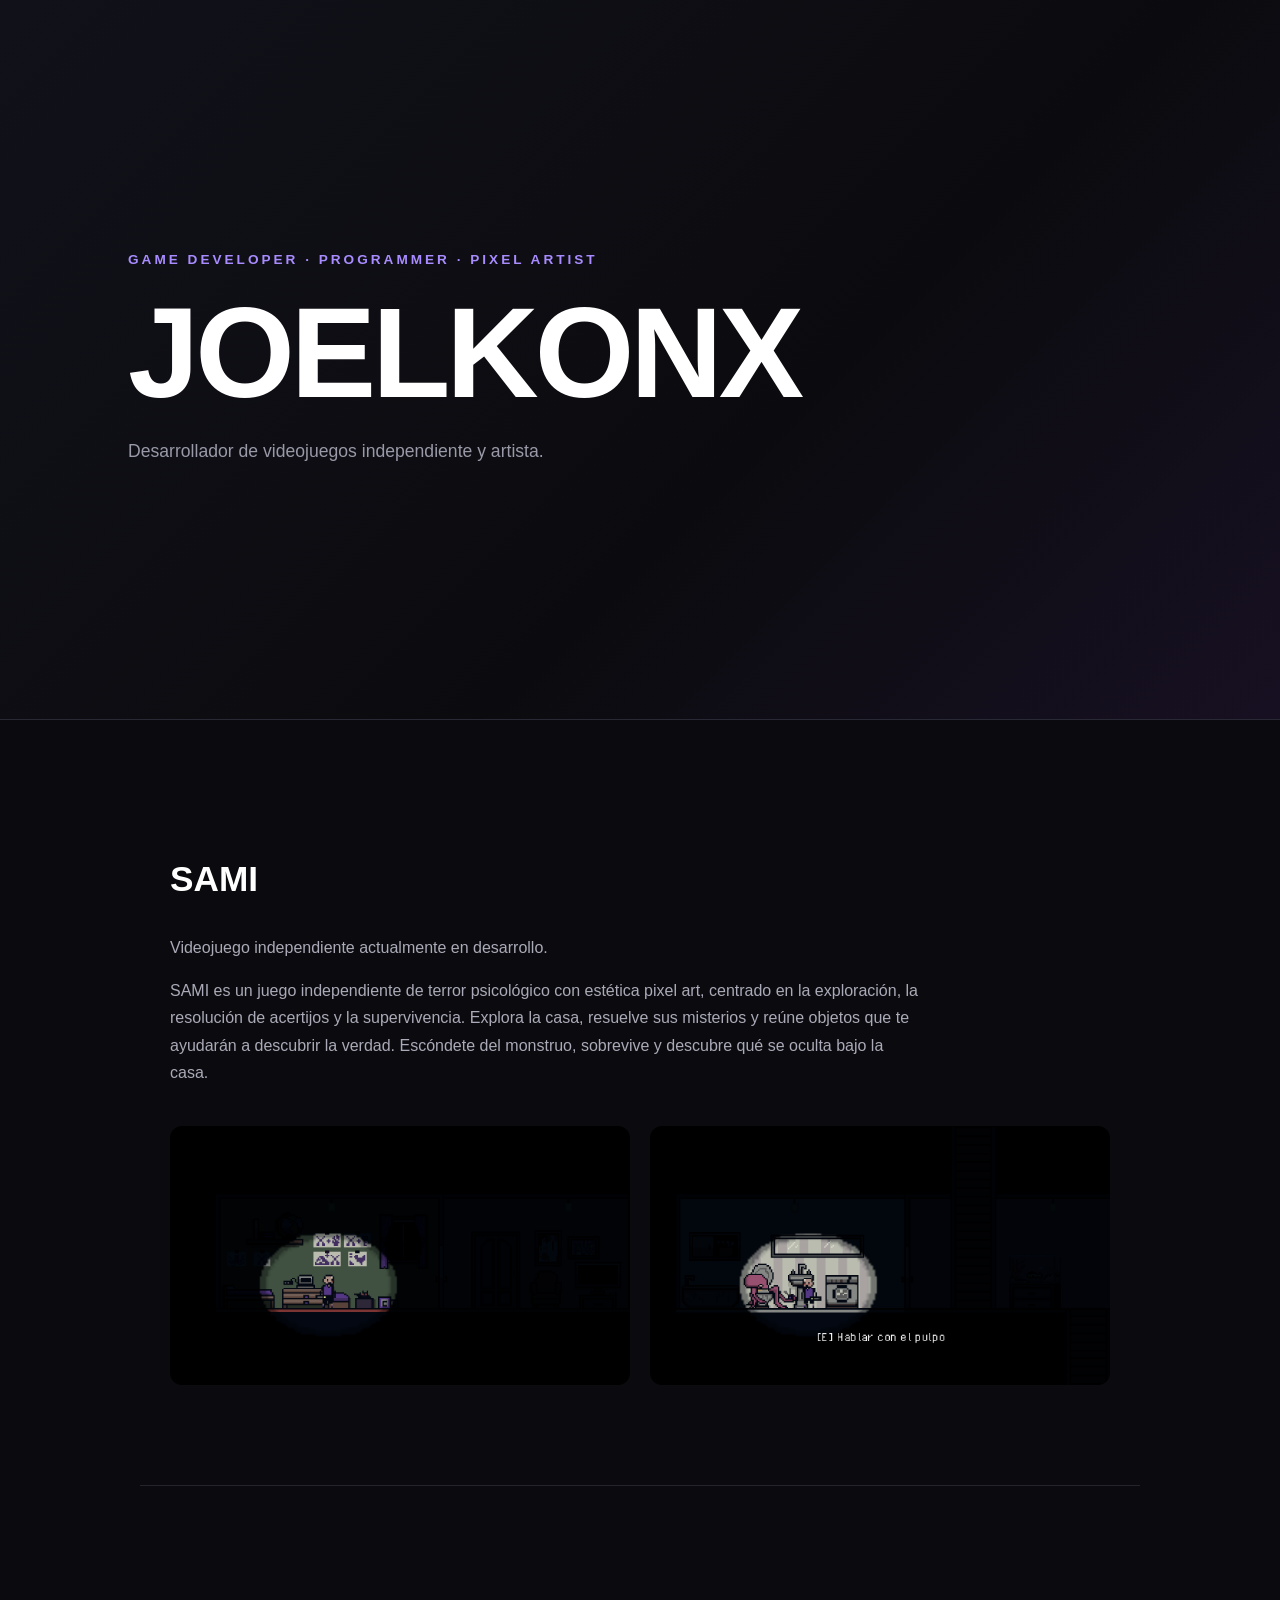
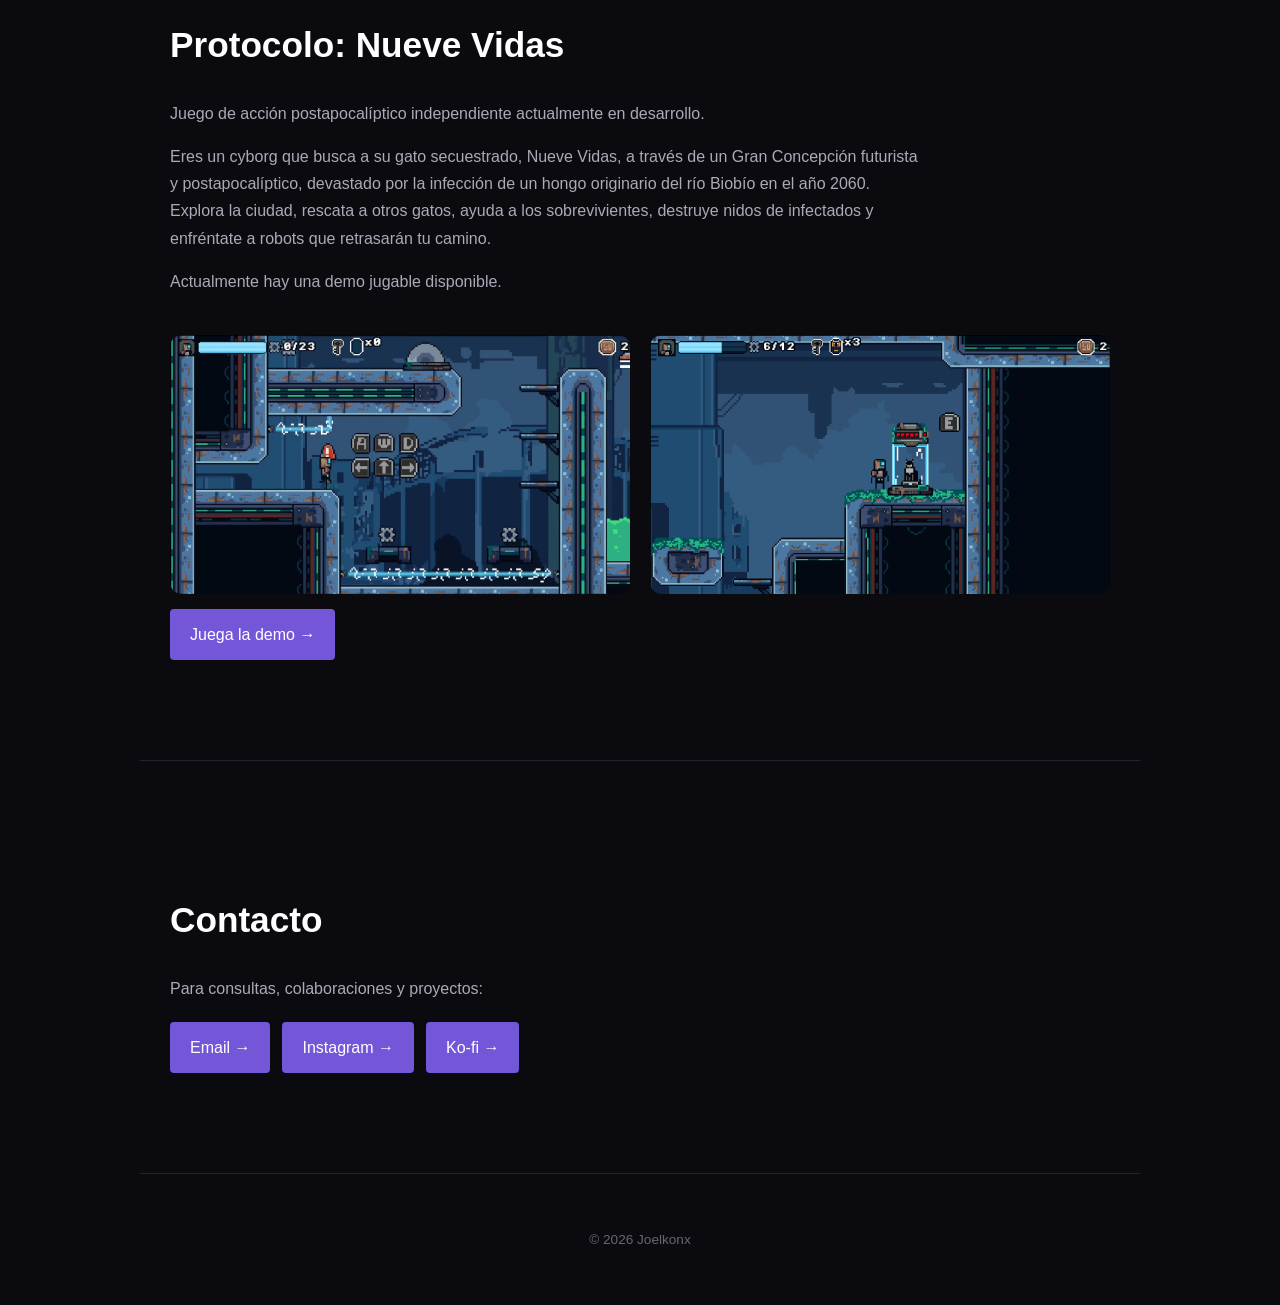
==== es.html @ ab4785dd "Create es.html" ====
<!DOCTYPE html>
<html lang="es">

<head>
    <meta charset="UTF-8">
    <meta name="viewport" content="width=device-width, initial-scale=1.0">

    <title>Joelkonx | Game Developer</title>

    <link rel="stylesheet" href="style.css">
</head>

<body>

    <header>

        <p>GAME DEVELOPER · PROGRAMMER · PIXEL ARTIST</p>

        <h1>JOELKONX</h1>

        <p>
            Desarrollador de videojuegos independiente y artista.
        </p>

    </header>


    <section>

        <h2>SAMI</h2>

        <p>
            Videojuego independiente actualmente en desarrollo.
        </p>

        <p>
          SAMI es un juego independiente de terror psicológico con estética pixel art, 
          centrado en la exploración, la resolución de acertijos y la supervivencia. 
          Explora la casa, resuelve sus misterios y reúne objetos que te ayudarán 
          a descubrir la verdad. Escóndete del monstruo, sobrevive y descubre qué 
          se oculta bajo la casa.
        </p>

       <div class="game-gallery">

    <img src="images/sami/sami1.png"
         alt="SAMI: Beneath the House - Gameplay">

    <img src="images/sami/sami2.png"
         alt="SAMI: Beneath the House - Gameplay">

</div>

    </section>



    <section>

<h2>Protocolo: Nueve Vidas</h2>

<p>
    Juego de acción postapocalíptico independiente actualmente en desarrollo.
</p>

<p>
  Eres un cyborg que busca a su gato secuestrado, Nueve Vidas, a través 
  de un Gran Concepción futurista y postapocalíptico, devastado por la 
  infección de un hongo originario del río Biobío en el año 2060. Explora 
  la ciudad, rescata a otros gatos, ayuda a los sobrevivientes, destruye 
  nidos de infectados y enfréntate a robots que retrasarán tu camino.
</p>

<p>
    Actualmente hay una demo jugable disponible.
</p>
        <div class="game-gallery">

    <img src="images/gfty.png"
         alt="Protocolo: Nueve Vidas - Gameplay">

    <img src="images/p9_captura2.png"
         alt="Protocolo: Nueve Vidas - Gameplay">

</div>

<a href="https://joelkonx.itch.io/protocolo-nueve-vidas?password=Espartano2000@">
    Juega la demo →
</a>

    </section>


<section>

    <h2>Contacto</h2>

    <p>
        Para consultas, colaboraciones y proyectos:
    </p>

    <div class="contact-buttons">

        <a href="mailto:joelkonx@gmail.com">
            Email →
        </a>

        <a href="https://instagram.com/joelkonx" target="_blank">
            Instagram →
        </a>

        <a href="https://ko-fi.com/joelkonx" target="_blank">
            Ko-fi →
        </a>

    </div>

</section>


    <footer>

        <p>
            © 2026 Joelkonx
        </p>

    </footer>

</body>

</html>
---- style.css ----
* {
    box-sizing: border-box;
}

html {
    scroll-behavior: smooth;
}

body {
    margin: 0;
    padding: 0;
    overflow-x: hidden;
    background: #0b0b0f;
    color: #e8e8ee;
    font-family: Arial, Helvetica, sans-serif;
    line-height: 1.7;
}

header {
    min-height: 80vh;
    display: flex;
    flex-direction: column;
    justify-content: center;
    padding: 80px 10%;
    background:
        linear-gradient(135deg, #11111a 0%, #0b0b0f 60%, #171022 100%);
    border-bottom: 1px solid #292936;
}

header p:first-child {
    color: #a88cff;
    font-size: 0.85rem;
    letter-spacing: 3px;
    font-weight: bold;
}

h1 {
    margin: 10px 0;
    font-size: clamp(3.5rem, 10vw, 8rem);
    line-height: 0.9;
    letter-spacing: -4px;
    color: #ffffff;
}

header h2 {
    margin: 20px 0;
    font-size: 1.5rem;
    font-weight: normal;
    color: #b8b8c5;
}

header p:last-child {
    max-width: 600px;
    color: #9999a8;
    font-size: 1.1rem;
}

section {
    max-width: 1000px;
    margin: 0 auto;
    padding: 100px 30px;
    border-bottom: 1px solid #24242e;
}

h2 {
    color: #ffffff;
    font-size: 2.2rem;
    margin-bottom: 25px;
}

section p {
    color: #aaaab8;
    max-width: 750px;
}

ul {
    padding-left: 20px;
    color: #aaaab8;
}

li {
    margin: 8px 0;
}

a {
    display: inline-block;
    margin-top: 15px;
    padding: 12px 20px;
    color: #ffffff;
    background: #7456d8;
    text-decoration: none;
    border-radius: 4px;
    transition: 0.2s ease;
}

a:hover {
    background: #9278ef;
    transform: translateY(-2px);
}

footer {
    padding: 40px 30px;
    text-align: center;
    color: #666675;
    font-size: 0.85rem;
}



.game-gallery {
    width: 100%;
    max-width: 1100px;
    margin: 40px auto 0;
    display: grid;
    grid-template-columns: repeat(2, minmax(0, 1fr));
    gap: 20px;
    box-sizing: border-box;
}

.game-gallery img {
    display: block;
    width: 100%;
    max-width: 100%;
    height: auto;
    aspect-ratio: 16 / 9;
    object-fit: cover;
    border-radius: 12px;
    box-sizing: border-box;
    transition: transform 0.3s ease, opacity 0.3s ease;
}

.game-gallery img:hover {
    transform: translateY(-4px);
    opacity: 0.9;
}


@media (max-width: 700px) {

    .game-gallery {
        grid-template-columns: minmax(0, 1fr);
        gap: 15px;
    }

    .game-gallery img {
        width: 100%;
    }

}

.contact-buttons {
    display: flex;
    flex-wrap: wrap;
    gap: 12px;
    margin-top: 20px;
}

.contact-buttons a {
    margin-top: 0;
}
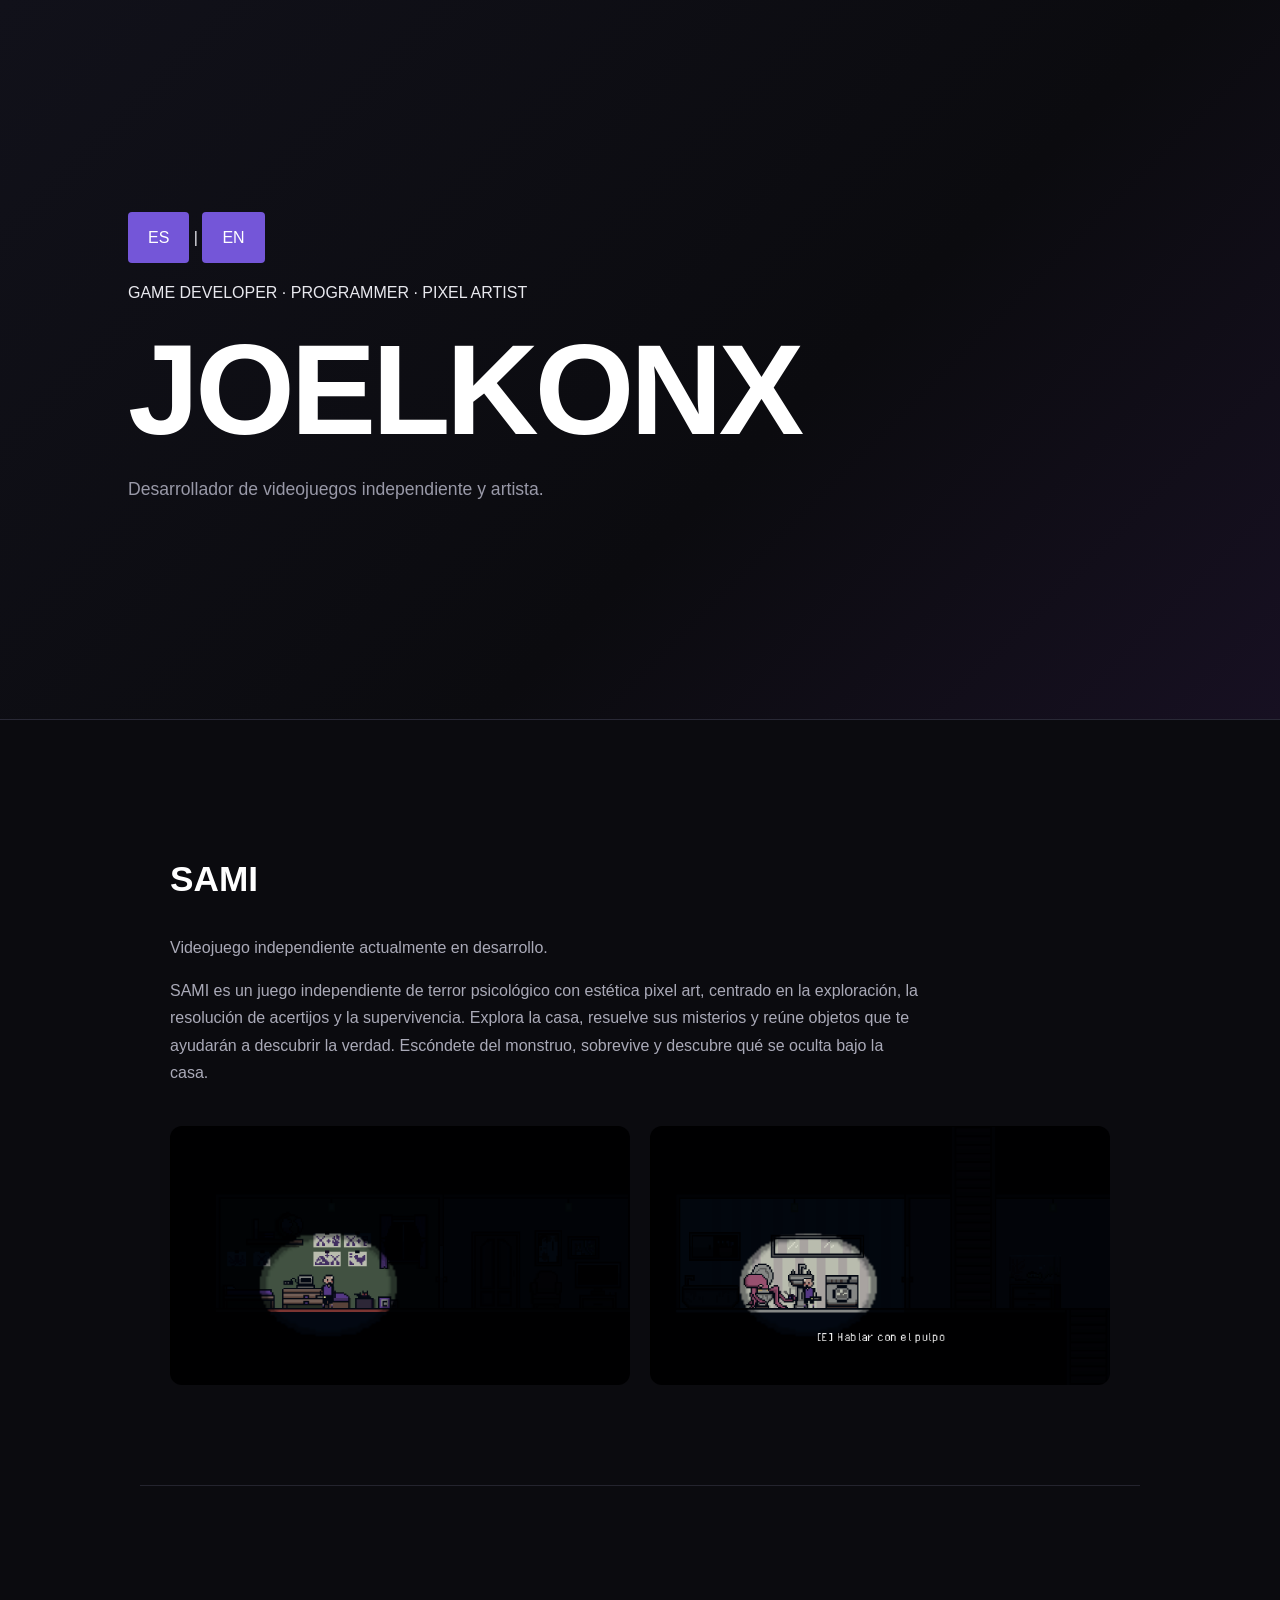
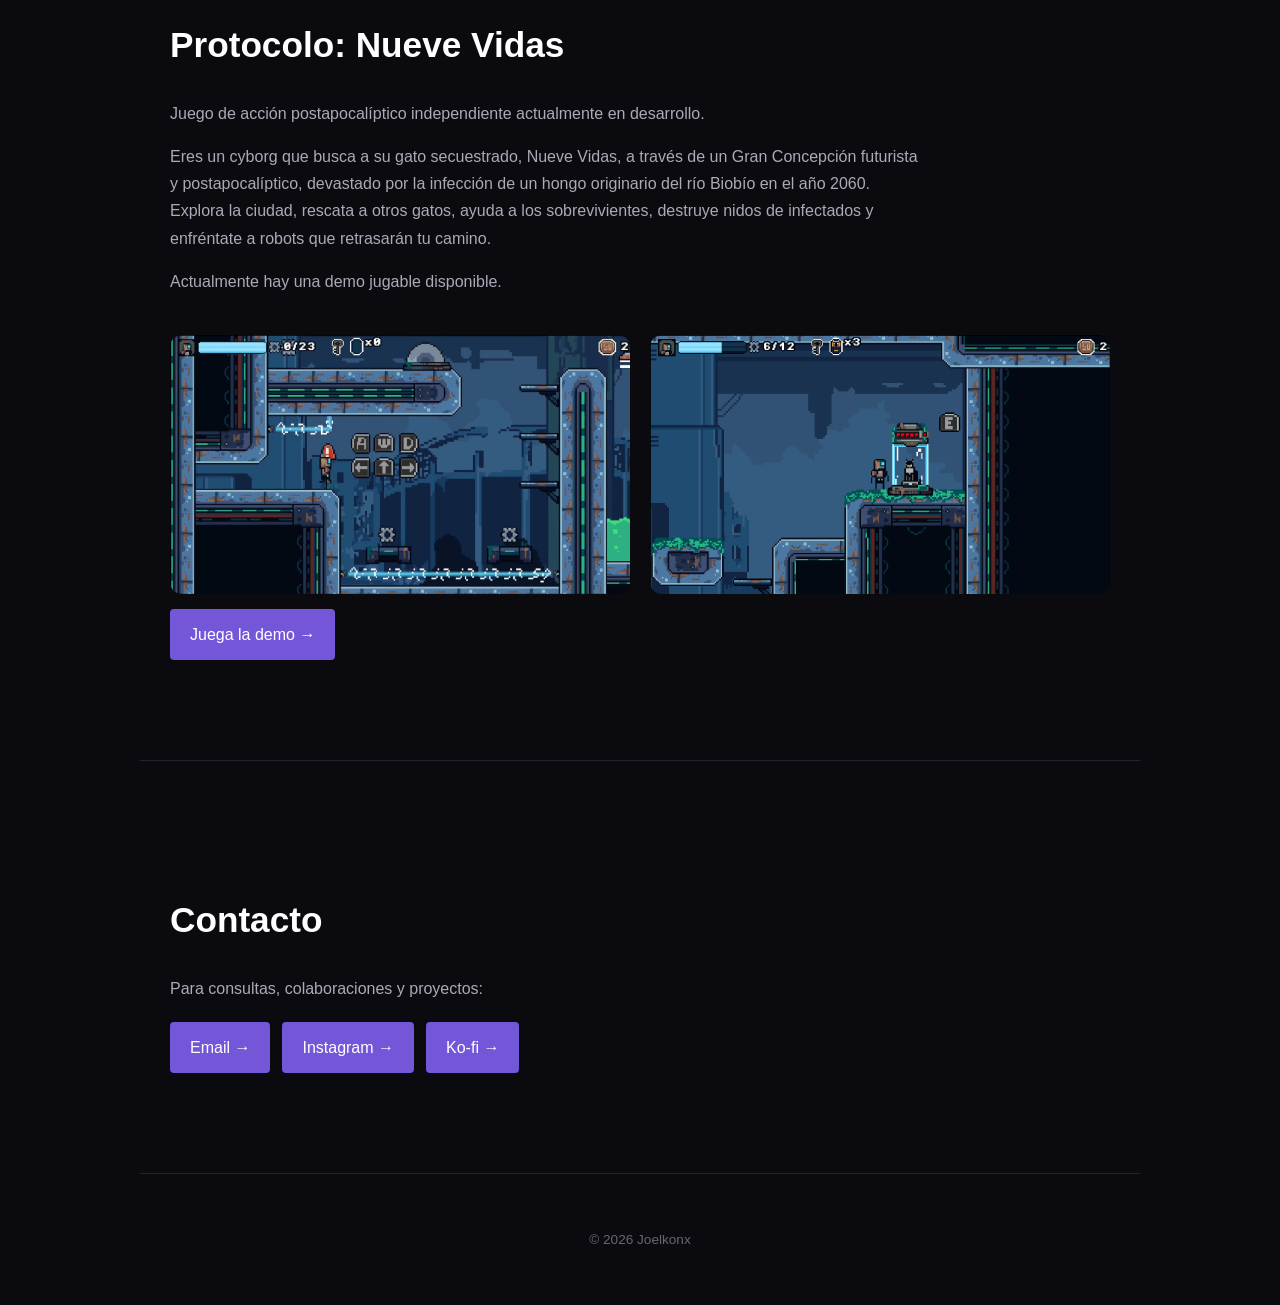
==== commit a19cab5f: "Update es.html" ====
--- a/es.html
+++ b/es.html
@@ -13,6 +13,12 @@
 <body>
 
     <header>
+
+        <div class="language-switcher">
+    <a href="es.html">ES</a>
+    <span>|</span>
+    <a href="index.html">EN</a>
+</div>
 
         <p>GAME DEVELOPER · PROGRAMMER · PIXEL ARTIST</p>
 
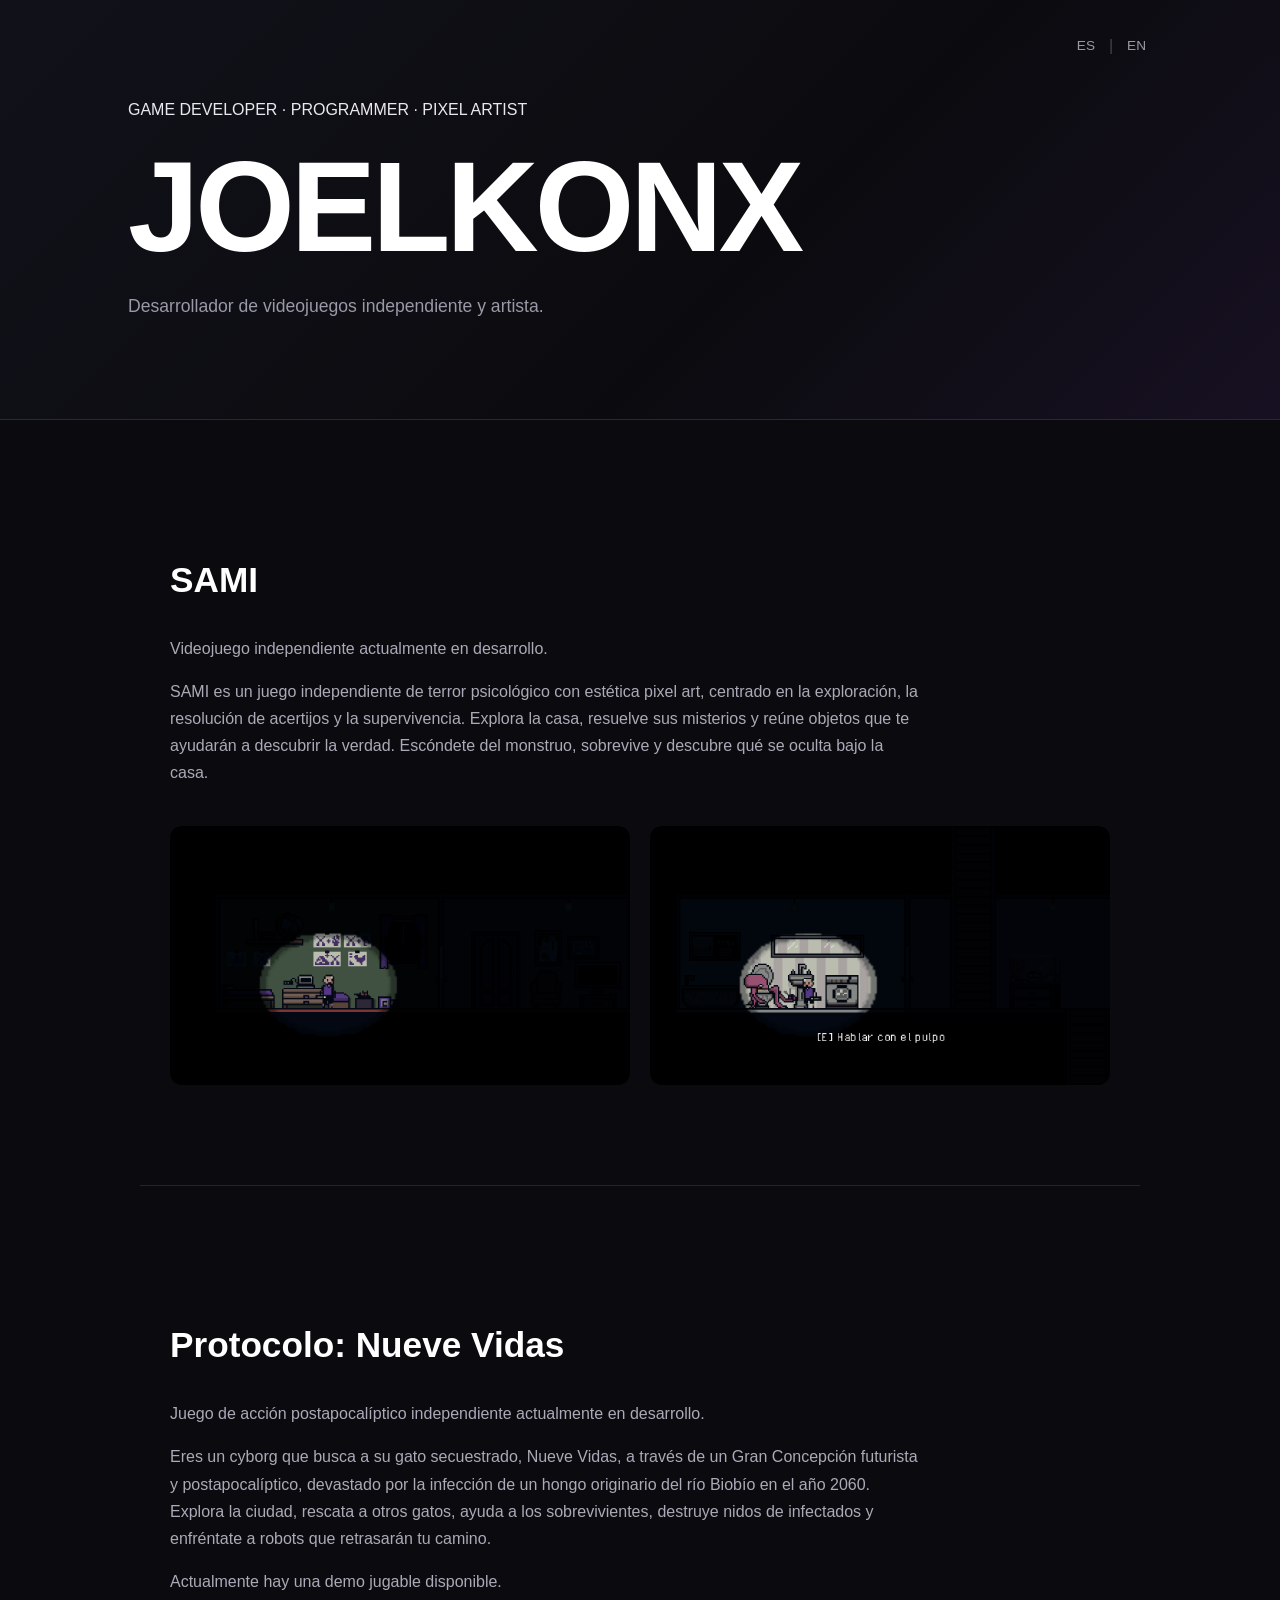
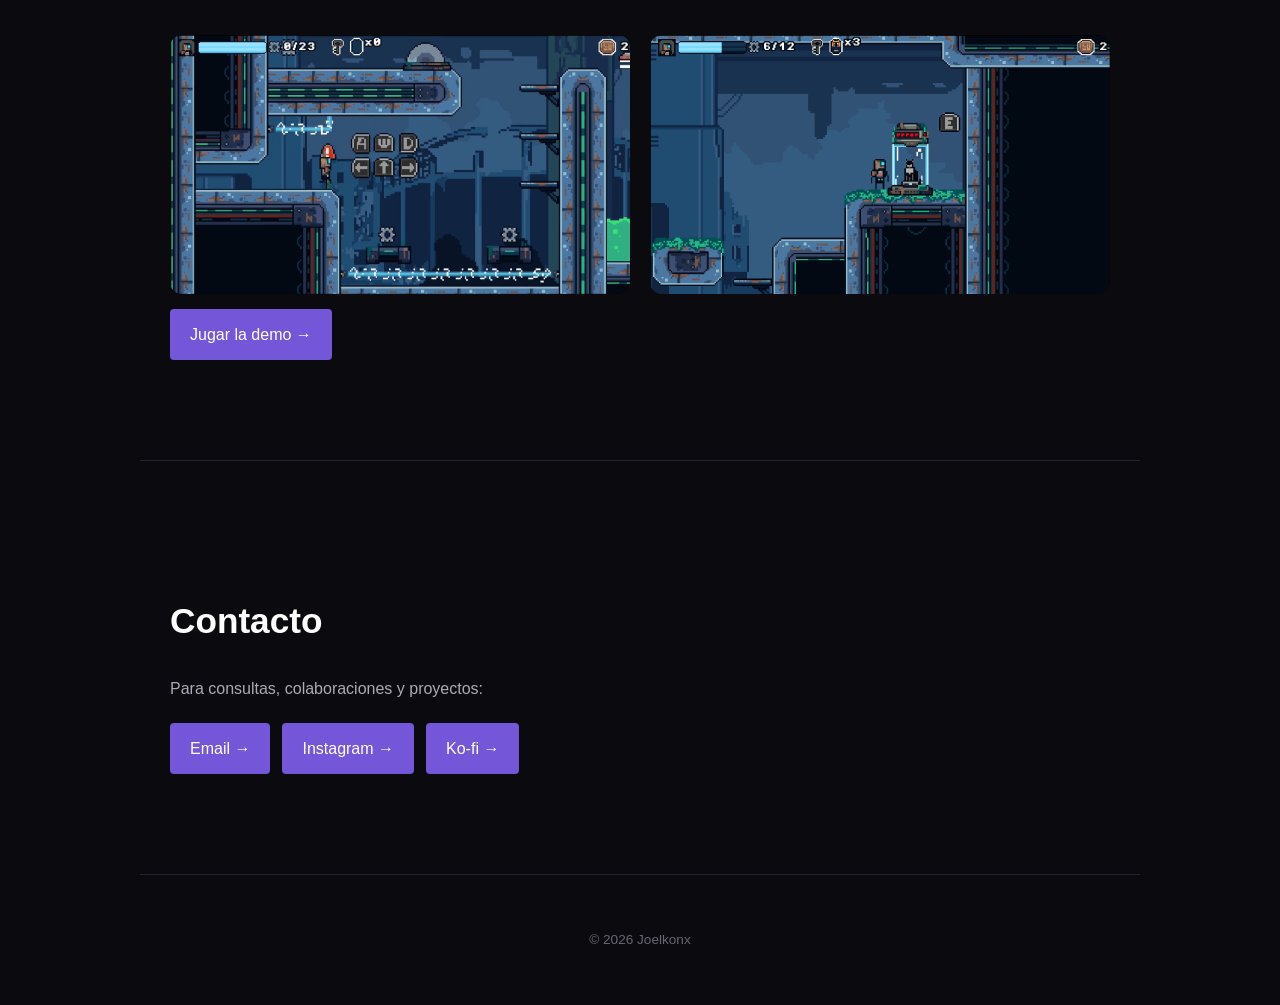
==== commit 01054220: "Update es.html" ====
--- a/es.html
+++ b/es.html
@@ -91,7 +91,7 @@
 </div>
 
 <a href="https://joelkonx.itch.io/protocolo-nueve-vidas?password=Espartano2000@">
-    Juega la demo →
+    Jugar la demo →
 </a>
 
     </section>
--- a/style.css
+++ b/style.css
@@ -17,6 +17,7 @@
 }
 
 header {
+    position: relative
     min-height: 80vh;
     display: flex;
     flex-direction: column;
@@ -158,3 +159,30 @@
 .contact-buttons a {
     margin-top: 0;
 }
+
+.language-switcher {
+    position: absolute;
+    top: 30px;
+    right: 10%;
+    display: flex;
+    align-items: center;
+    gap: 8px;
+}
+
+.language-switcher a {
+    margin: 0;
+    padding: 4px 6px;
+    background: transparent;
+    color: #9999a8;
+    font-size: 0.85rem;
+}
+
+.language-switcher a:hover {
+    background: transparent;
+    color: #ffffff;
+    transform: none;
+}
+
+.language-switcher span {
+    color: #444450;
+}
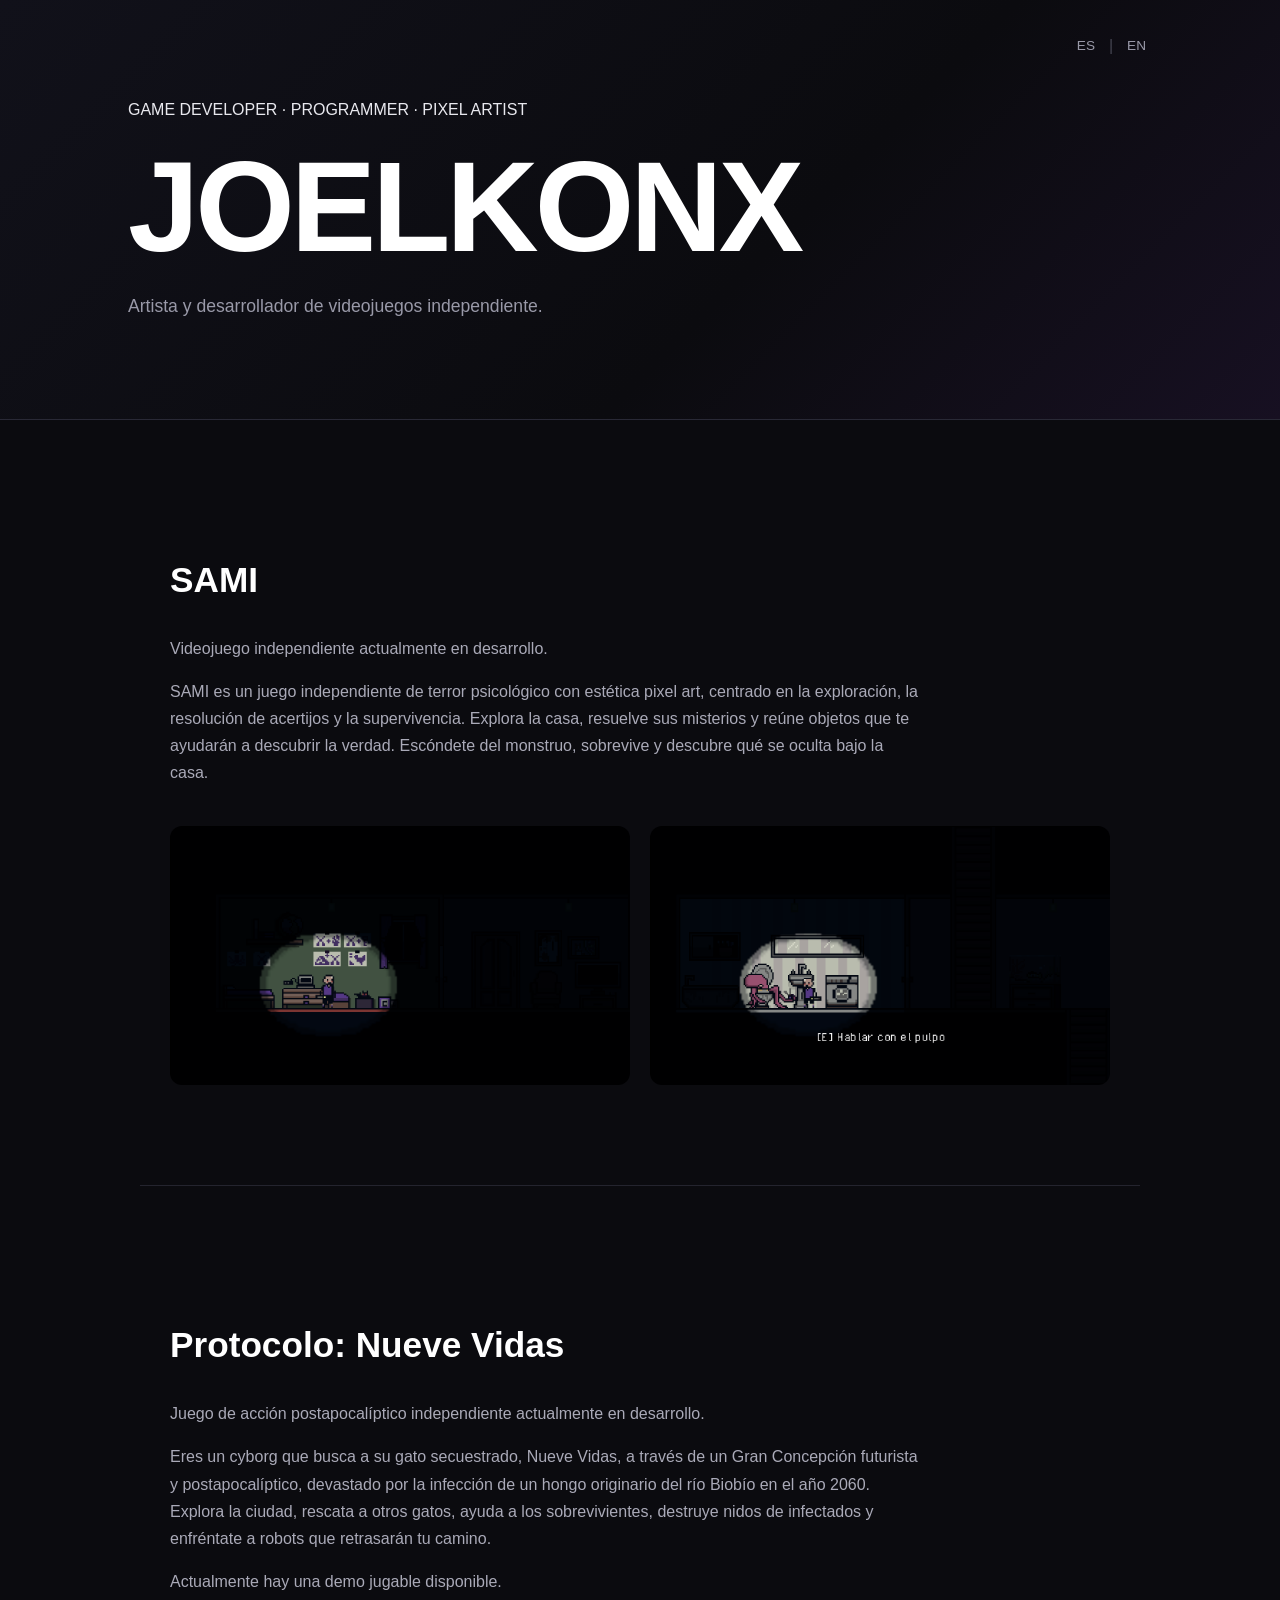
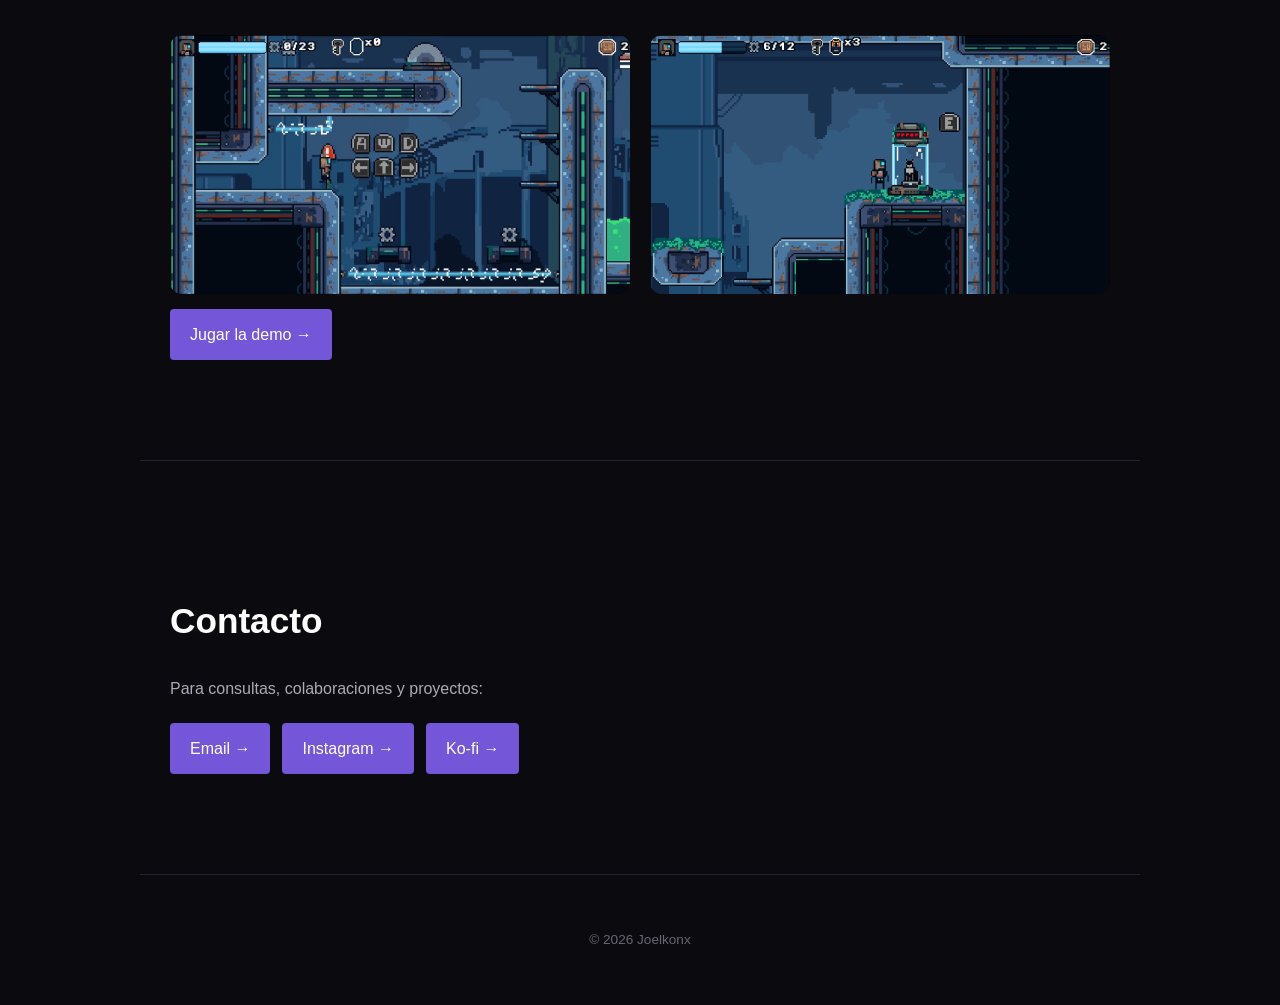
==== commit 730e2617: "Update es.html" ====
--- a/es.html
+++ b/es.html
@@ -25,7 +25,7 @@
         <h1>JOELKONX</h1>
 
         <p>
-            Desarrollador de videojuegos independiente y artista.
+            Artista y desarrollador de videojuegos independiente.
         </p>
 
     </header>
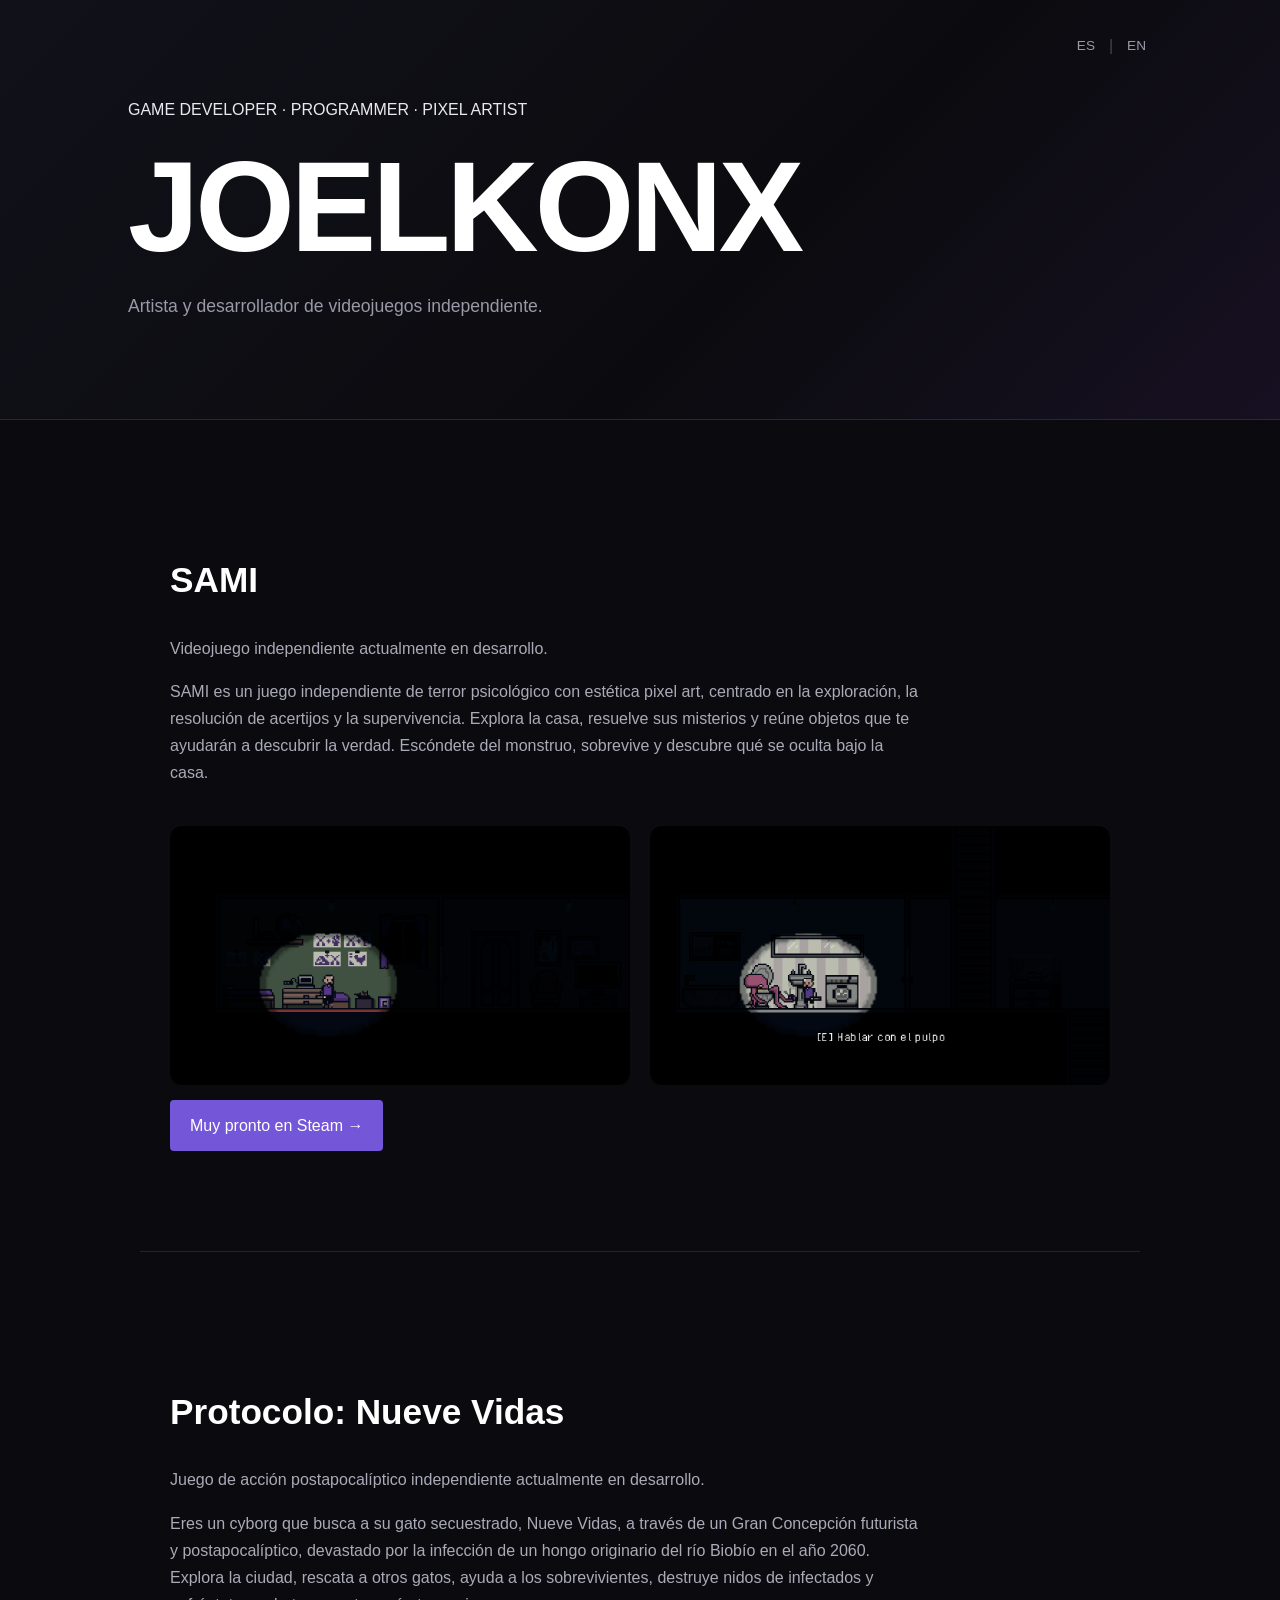
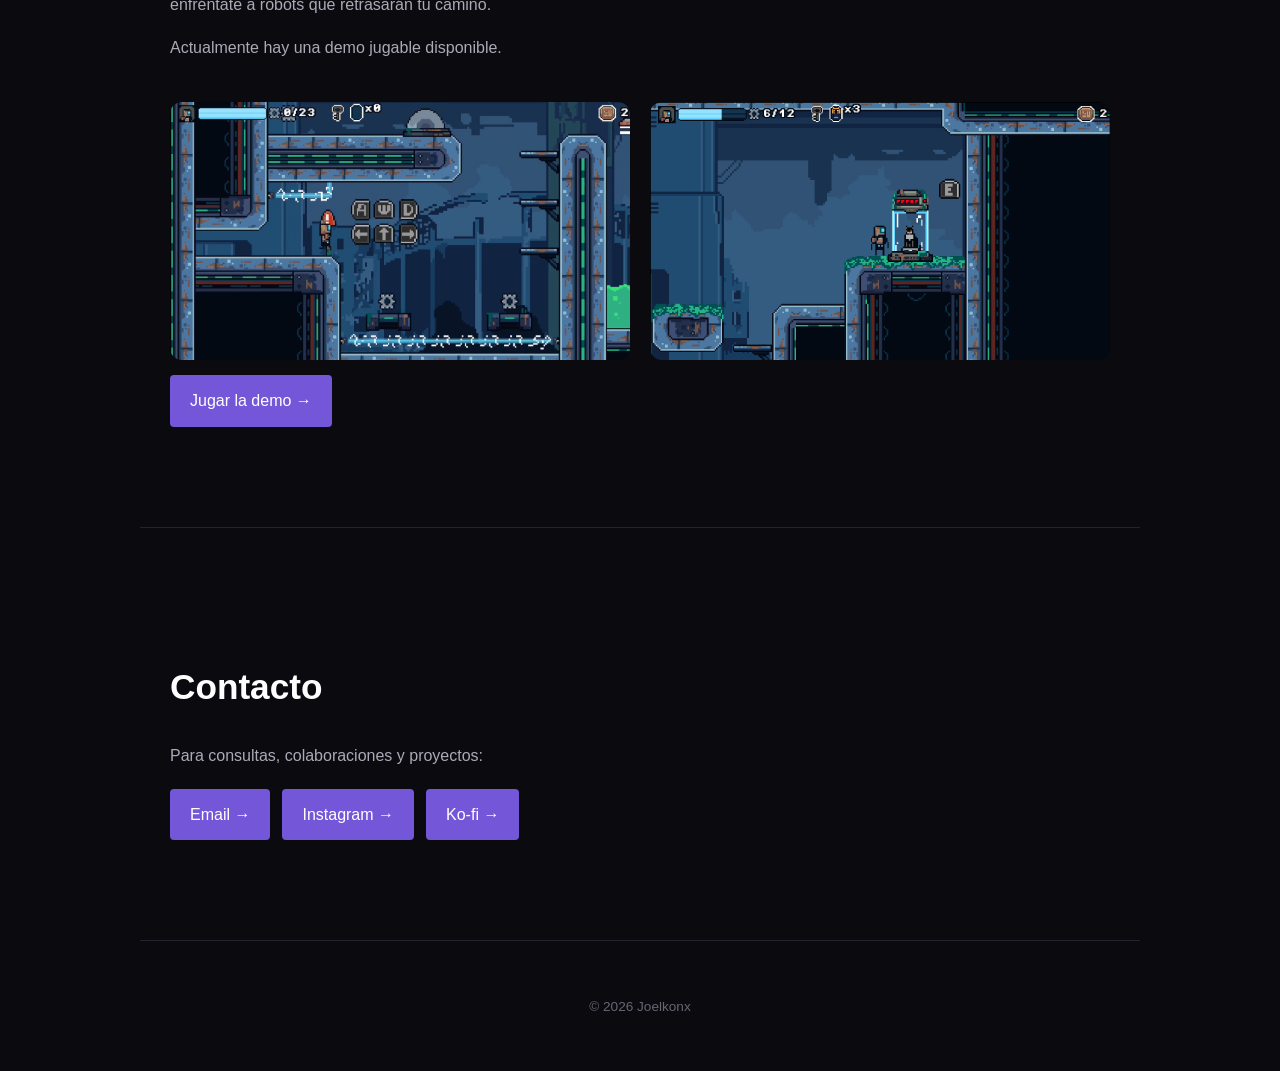
==== commit e270da98: "Update es.html" ====
--- a/es.html
+++ b/es.html
@@ -56,6 +56,9 @@
          alt="SAMI: Beneath the House - Gameplay">
 
 </div>
+        <a href="https://joelkonx.itch.io/sami-beneath-the-house?password=Espartano@">
+            Muy pronto en Steam →
+        </a>
 
     </section>
 
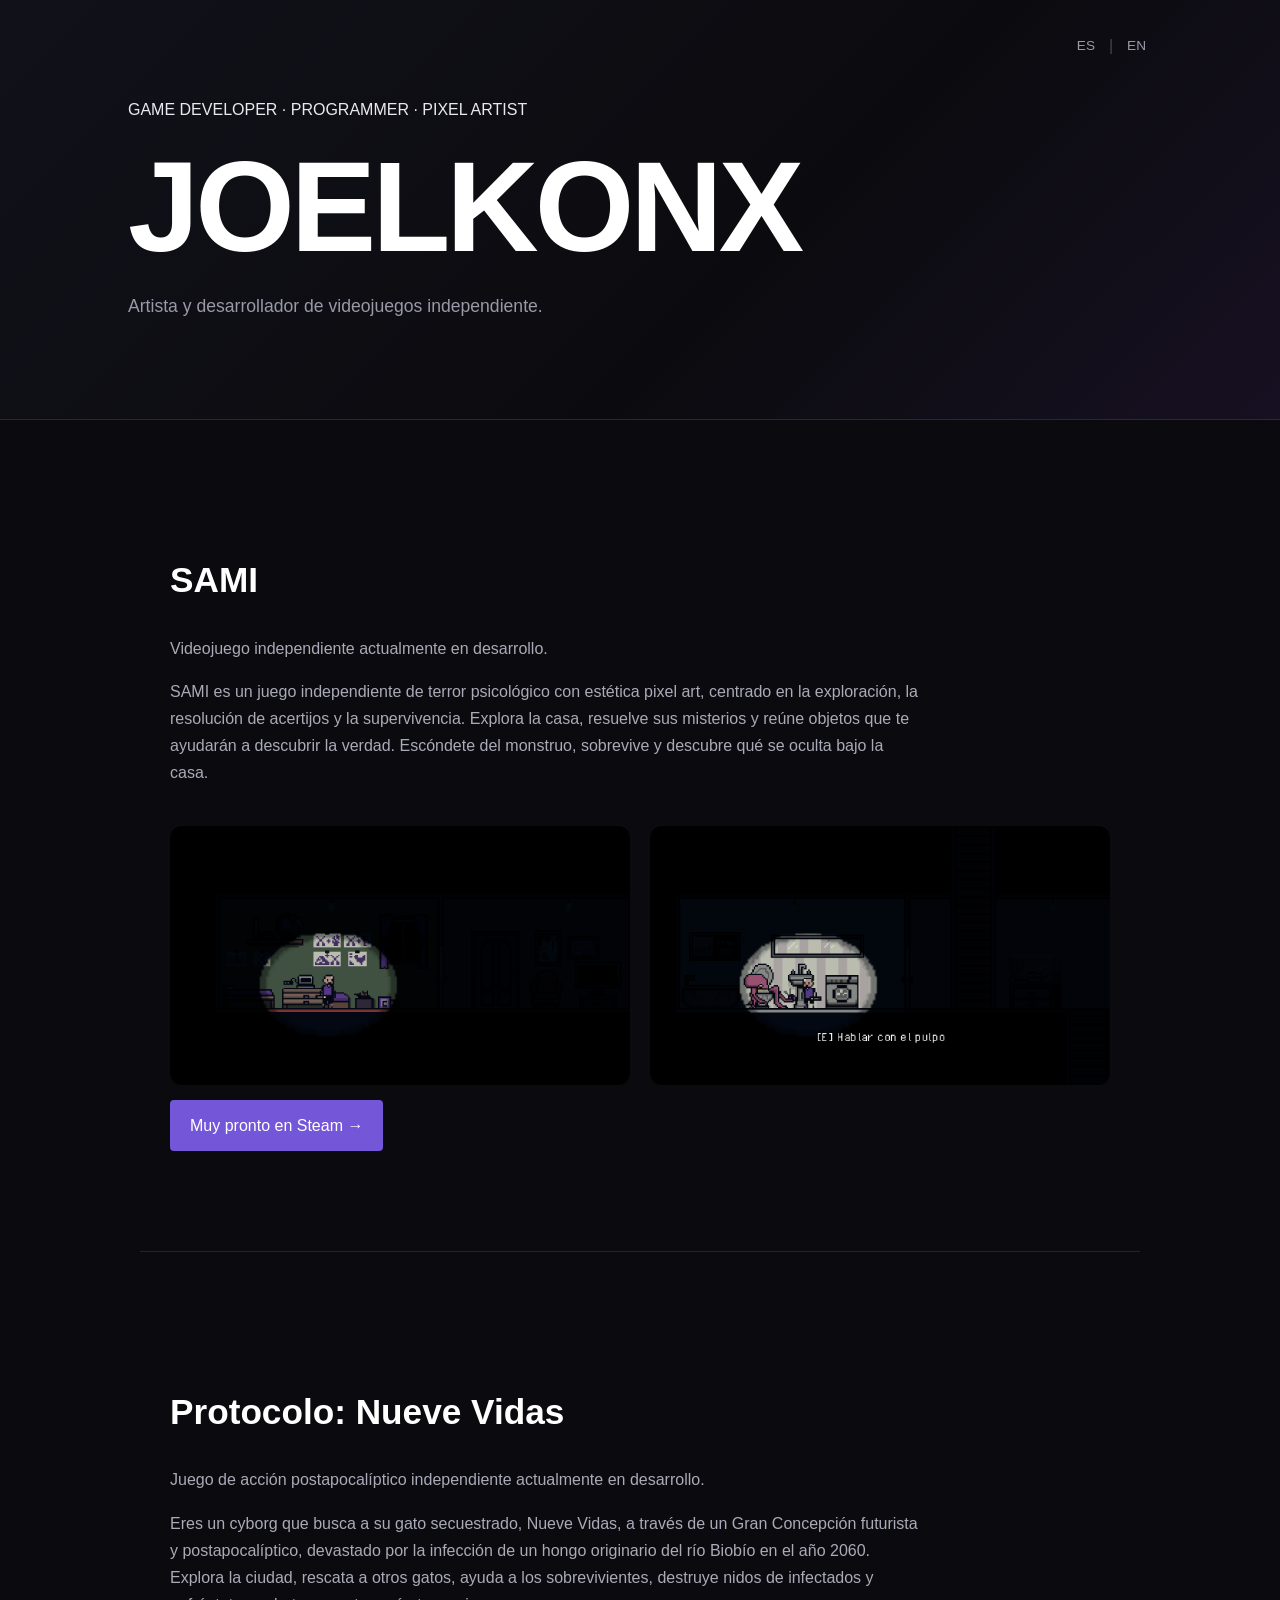
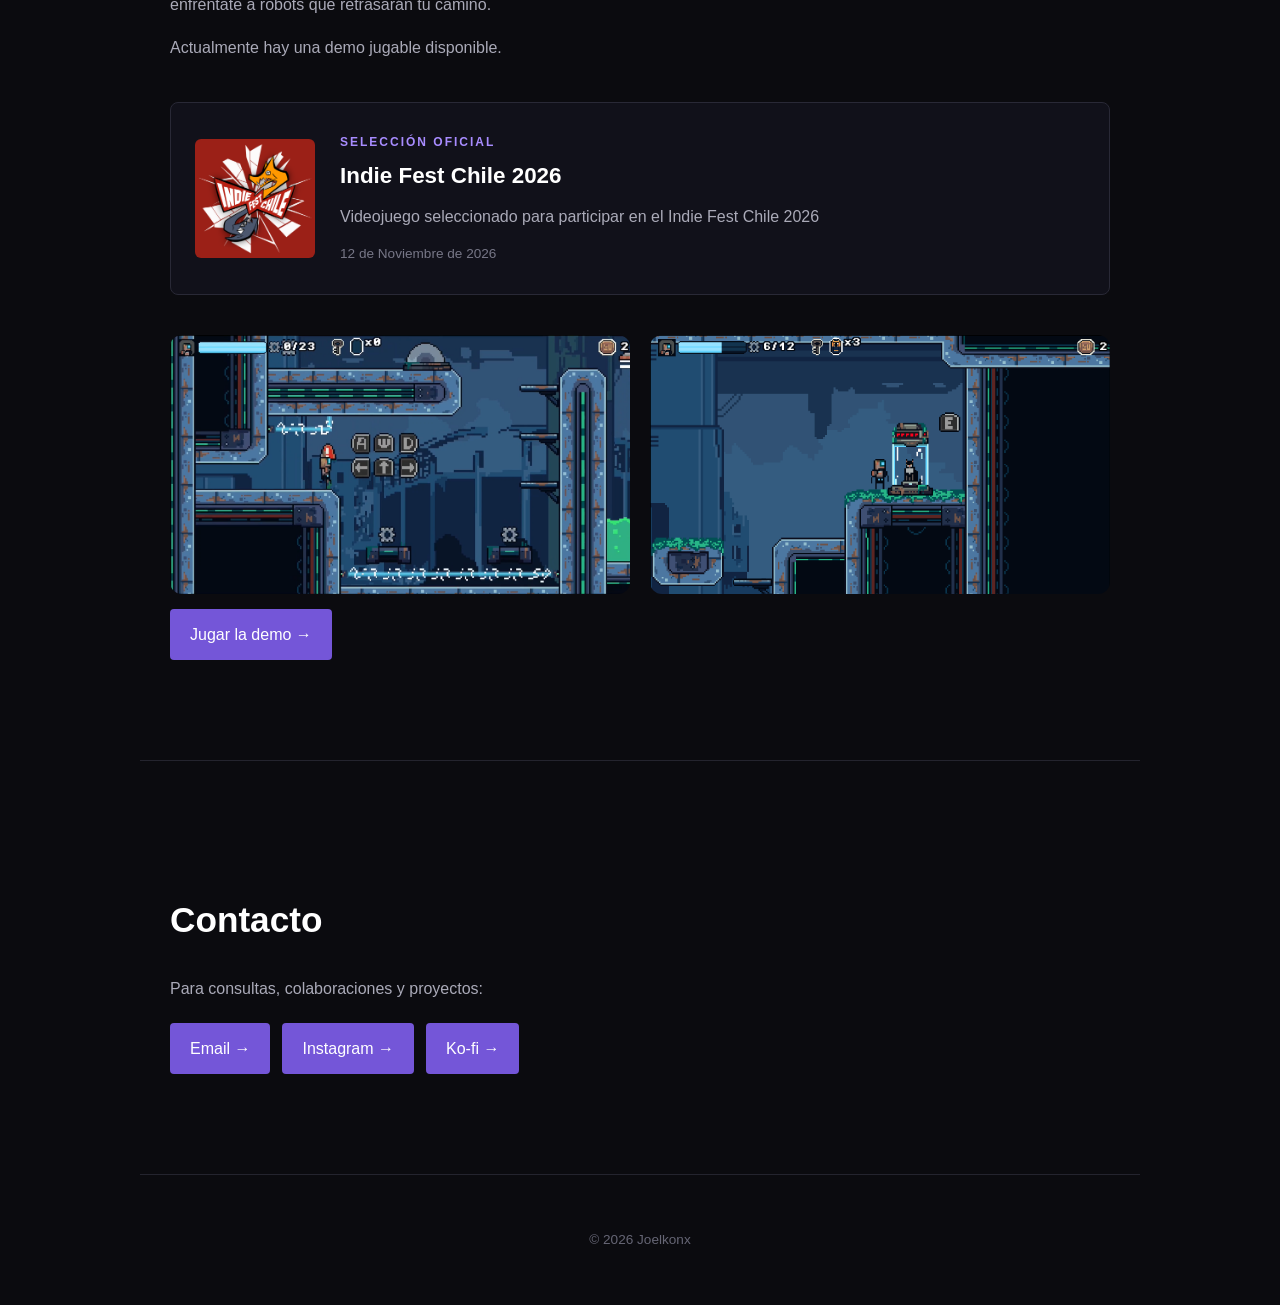
==== commit 15de4da9: "Update es.html" ====
--- a/es.html
+++ b/es.html
@@ -83,6 +83,33 @@
 <p>
     Actualmente hay una demo jugable disponible.
 </p>
+        <div class="indie-fest">
+
+    <div class="indie-fest-image">
+        <img src="images/logo.png"
+             alt="Indie Fest Chile 2026">
+    </div>
+
+    <div class="indie-fest-info">
+
+        <p class="indie-fest-label">
+            SELECCIÓN OFICIAL
+        </p>
+
+        <h3>Indie Fest Chile 2026</h3>
+
+        <p>
+            Videojuego seleccionado para participar en el Indie Fest Chile 2026
+        </p>
+
+        <p class="indie-fest-date">
+            12 de Noviembre de 2026
+        </p>
+
+    </div>
+
+</div>
+
         <div class="game-gallery">
 
     <img src="images/gfty.png"
--- a/style.css
+++ b/style.css
@@ -186,3 +186,89 @@
 .language-switcher span {
     color: #444450;
 }
+
+/* ================================
+   INDIE FEST CHILE 2026
+================================ */
+
+.indie-fest {
+    display: flex;
+    align-items: center;
+    gap: 25px;
+
+    margin: 40px 0;
+    padding: 24px;
+
+    background: #11111a;
+    border: 1px solid #292936;
+    border-radius: 8px;
+
+    transition: border-color 0.3s ease, transform 0.3s ease;
+}
+
+.indie-fest:hover {
+    border-color: #7456d8;
+    transform: translateY(-2px);
+}
+
+.indie-fest-image {
+    flex: 0 0 120px;
+}
+
+.indie-fest-image img {
+    display: block;
+    width: 100%;
+    height: auto;
+    border-radius: 6px;
+}
+
+.indie-fest-info {
+    flex: 1;
+}
+
+.indie-fest-label {
+    margin: 0 0 5px 0;
+
+    color: #a88cff !important;
+    font-size: 0.75rem !important;
+    font-weight: bold;
+    letter-spacing: 2px;
+}
+
+.indie-fest-info h3 {
+    margin: 0 0 8px 0;
+    color: #ffffff;
+    font-size: 1.4rem;
+}
+
+.indie-fest-info p {
+    margin: 5px 0;
+}
+
+.indie-fest-date {
+    margin-top: 12px !important;
+    color: #777787 !important;
+    font-size: 0.85rem !important;
+}
+
+
+/* Mobile */
+
+@media (max-width: 600px) {
+
+    .indie-fest {
+        align-items: flex-start;
+        gap: 18px;
+        padding: 20px;
+    }
+
+    .indie-fest-image {
+        flex: 0 0 85px;
+    }
+
+    .indie-fest-info h3 {
+        font-size: 1.15rem;
+    }
+
+}
+
